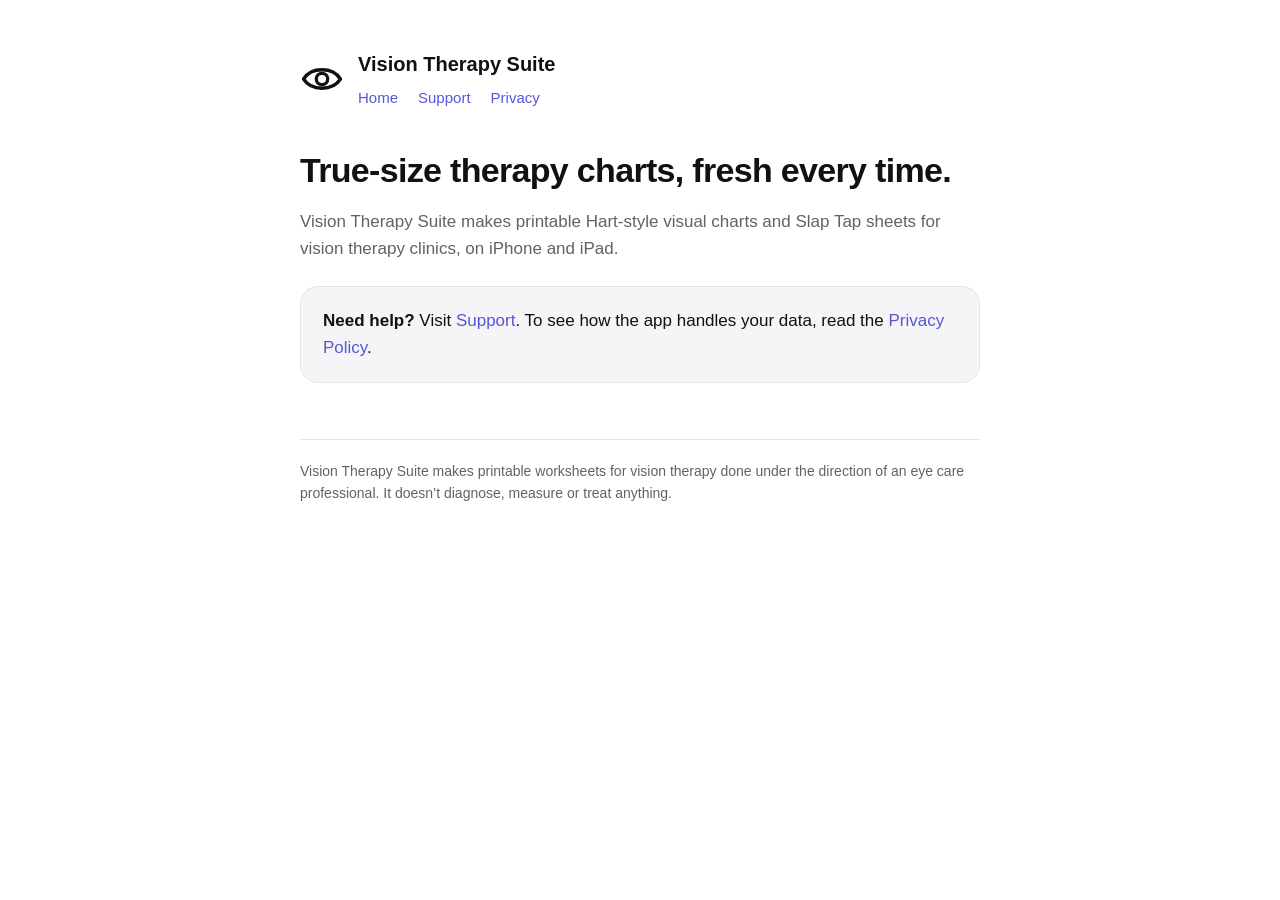
==== index.html @ b73443f0 "Update footer content in index.html Removed copyright notice from footer." ====
<!doctype html>
<html lang="en">
<head>
  <meta charset="utf-8">
  <meta name="viewport" content="width=device-width, initial-scale=1">
  <title>Vision Therapy Suite</title>
  <meta name="description" content="True-size, printable vision therapy charts for iPhone and iPad.">
  <link rel="stylesheet" href="style.css">
</head>
<body>
<main>
  <header>
    <svg viewBox="0 0 100 100" aria-hidden="true"><path d="M8 50 C 26 22, 74 22, 92 50 C 74 78, 26 78, 8 50 Z" fill="none" stroke="currentColor" stroke-width="7.5" stroke-linejoin="round"/><circle cx="50" cy="50" r="13" fill="none" stroke="currentColor" stroke-width="7.5"/></svg>
    <div>
      <div class="name">Vision Therapy Suite</div>
      <nav><a href="./">Home</a><a href="support.html">Support</a><a href="privacy.html">Privacy</a></nav>
    </div>
  </header>
  <h1>True-size therapy charts, fresh every time.</h1>
  <p class="muted">Vision Therapy Suite makes printable Hart-style visual charts and Slap Tap sheets for vision therapy clinics, on iPhone and iPad.</p>
  <div class="card">
    <p><strong>Need help?</strong> Visit <a href="support.html">Support</a>. To see how the app handles your data, read the <a href="privacy.html">Privacy Policy</a>.</p>
  </div>
  <footer>Vision Therapy Suite makes printable worksheets for vision therapy done under the direction of an eye care professional. It doesn’t diagnose, measure or treat anything.</footer>
</main>
</body>
</html>
---- style.css ----
:root {
  --bg: #ffffff;
  --text: #111113;
  --muted: #5f6368;
  --line: #e4e4e7;
  --card: #f5f5f7;
  --accent: #5856d6;
}
@media (prefers-color-scheme: dark) {
  :root {
    --bg: #0b0b0c;
    --text: #f5f5f7;
    --muted: #a1a1aa;
    --line: #26262a;
    --card: #161618;
    --accent: #8e8cf2;
  }
}
* { box-sizing: border-box; }
body {
  margin: 0;
  background: var(--bg);
  color: var(--text);
  font: 17px/1.6 -apple-system, BlinkMacSystemFont, "SF Pro Text", "Segoe UI", Roboto, Helvetica, Arial, sans-serif;
  -webkit-font-smoothing: antialiased;
}
main { max-width: 720px; margin: 0 auto; padding: 48px 20px 72px; }
header { display: flex; align-items: center; gap: 14px; margin-bottom: 40px; }
header svg { width: 44px; height: 44px; flex: none; }
header .name { font-weight: 700; font-size: 20px; }
header .tag { color: var(--muted); font-size: 15px; }
nav { display: flex; gap: 20px; margin-top: 6px; font-size: 15px; }
a { color: var(--accent); text-decoration: none; }
a:hover { text-decoration: underline; }
h1 { font-size: 34px; line-height: 1.2; margin: 0 0 8px; letter-spacing: -0.02em; }
h2 { font-size: 21px; margin: 36px 0 8px; letter-spacing: -0.01em; }
p, li { color: var(--text); }
.muted { color: var(--muted); }
.card { background: var(--card); border: 1px solid var(--line); border-radius: 18px; padding: 20px 22px; margin: 24px 0; }
.card p { margin: 0; }
.email { font-size: 20px; font-weight: 600; }
details { border-top: 1px solid var(--line); padding: 14px 0; }
details:last-of-type { border-bottom: 1px solid var(--line); }
summary { cursor: pointer; font-weight: 600; list-style: none; }
summary::-webkit-details-marker { display: none; }
summary::after { content: "+"; float: right; color: var(--muted); }
details[open] summary::after { content: "–"; }
details p { margin: 10px 0 0; color: var(--muted); }
footer { margin-top: 56px; padding-top: 20px; border-top: 1px solid var(--line); color: var(--muted); font-size: 14px; }
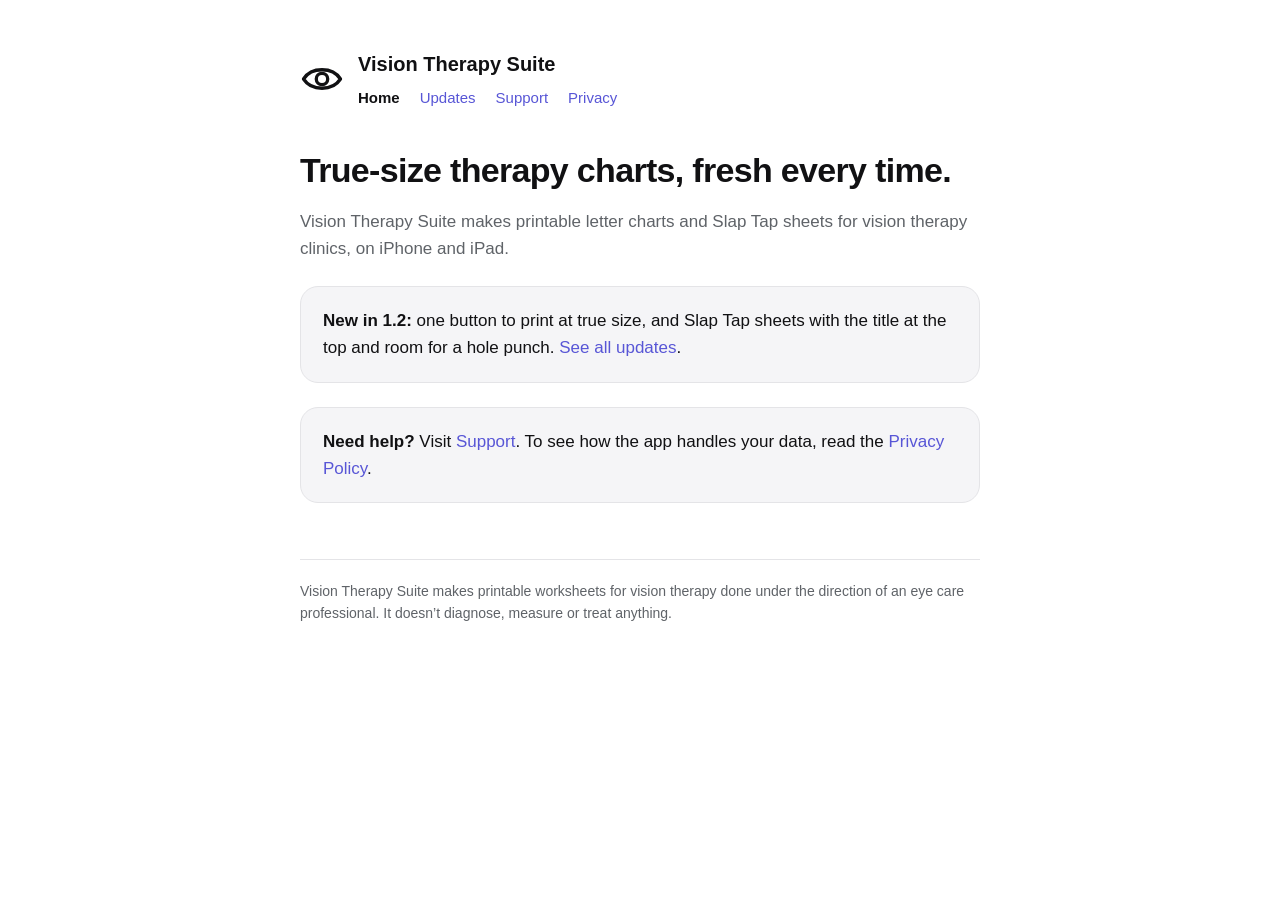
==== commit 0a691969: "Add Updates page and bring site in line with 1.2 New updates.html with release notes for 1.0, 1.1 an" ====
--- a/index.html
+++ b/index.html
@@ -13,11 +13,14 @@
     <svg viewBox="0 0 100 100" aria-hidden="true"><path d="M8 50 C 26 22, 74 22, 92 50 C 74 78, 26 78, 8 50 Z" fill="none" stroke="currentColor" stroke-width="7.5" stroke-linejoin="round"/><circle cx="50" cy="50" r="13" fill="none" stroke="currentColor" stroke-width="7.5"/></svg>
     <div>
       <div class="name">Vision Therapy Suite</div>
-      <nav><a href="./">Home</a><a href="support.html">Support</a><a href="privacy.html">Privacy</a></nav>
+      <nav><a href="./" aria-current="page">Home</a><a href="updates.html">Updates</a><a href="support.html">Support</a><a href="privacy.html">Privacy</a></nav>
     </div>
   </header>
   <h1>True-size therapy charts, fresh every time.</h1>
-  <p class="muted">Vision Therapy Suite makes printable Hart-style visual charts and Slap Tap sheets for vision therapy clinics, on iPhone and iPad.</p>
+  <p class="muted">Vision Therapy Suite makes printable letter charts and Slap Tap sheets for vision therapy clinics, on iPhone and iPad.</p>
+  <div class="card">
+    <p><strong>New in 1.2:</strong> one button to print at true size, and Slap Tap sheets with the title at the top and room for a hole punch. <a href="updates.html">See all updates</a>.</p>
+  </div>
   <div class="card">
     <p><strong>Need help?</strong> Visit <a href="support.html">Support</a>. To see how the app handles your data, read the <a href="privacy.html">Privacy Policy</a>.</p>
   </div>
--- a/style.css
+++ b/style.css
@@ -47,3 +47,11 @@
 details[open] summary::after { content: "–"; }
 details p { margin: 10px 0 0; color: var(--muted); }
 footer { margin-top: 56px; padding-top: 20px; border-top: 1px solid var(--line); color: var(--muted); font-size: 14px; }
+nav a[aria-current="page"] { color: var(--text); font-weight: 600; }
+.release { border-top: 1px solid var(--line); padding-top: 4px; margin-top: 28px; }
+.release-head { display: flex; align-items: center; gap: 10px; margin-top: 24px; }
+.release-head h2 { margin: 0; }
+.release .date { margin: 2px 0 8px; font-size: 15px; }
+.release ul { padding-left: 20px; margin: 8px 0 0; }
+.release li { margin: 6px 0; }
+.badge { font-size: 13px; font-weight: 600; color: var(--accent); background: color-mix(in srgb, var(--accent) 14%, transparent); border-radius: 999px; padding: 3px 10px; }
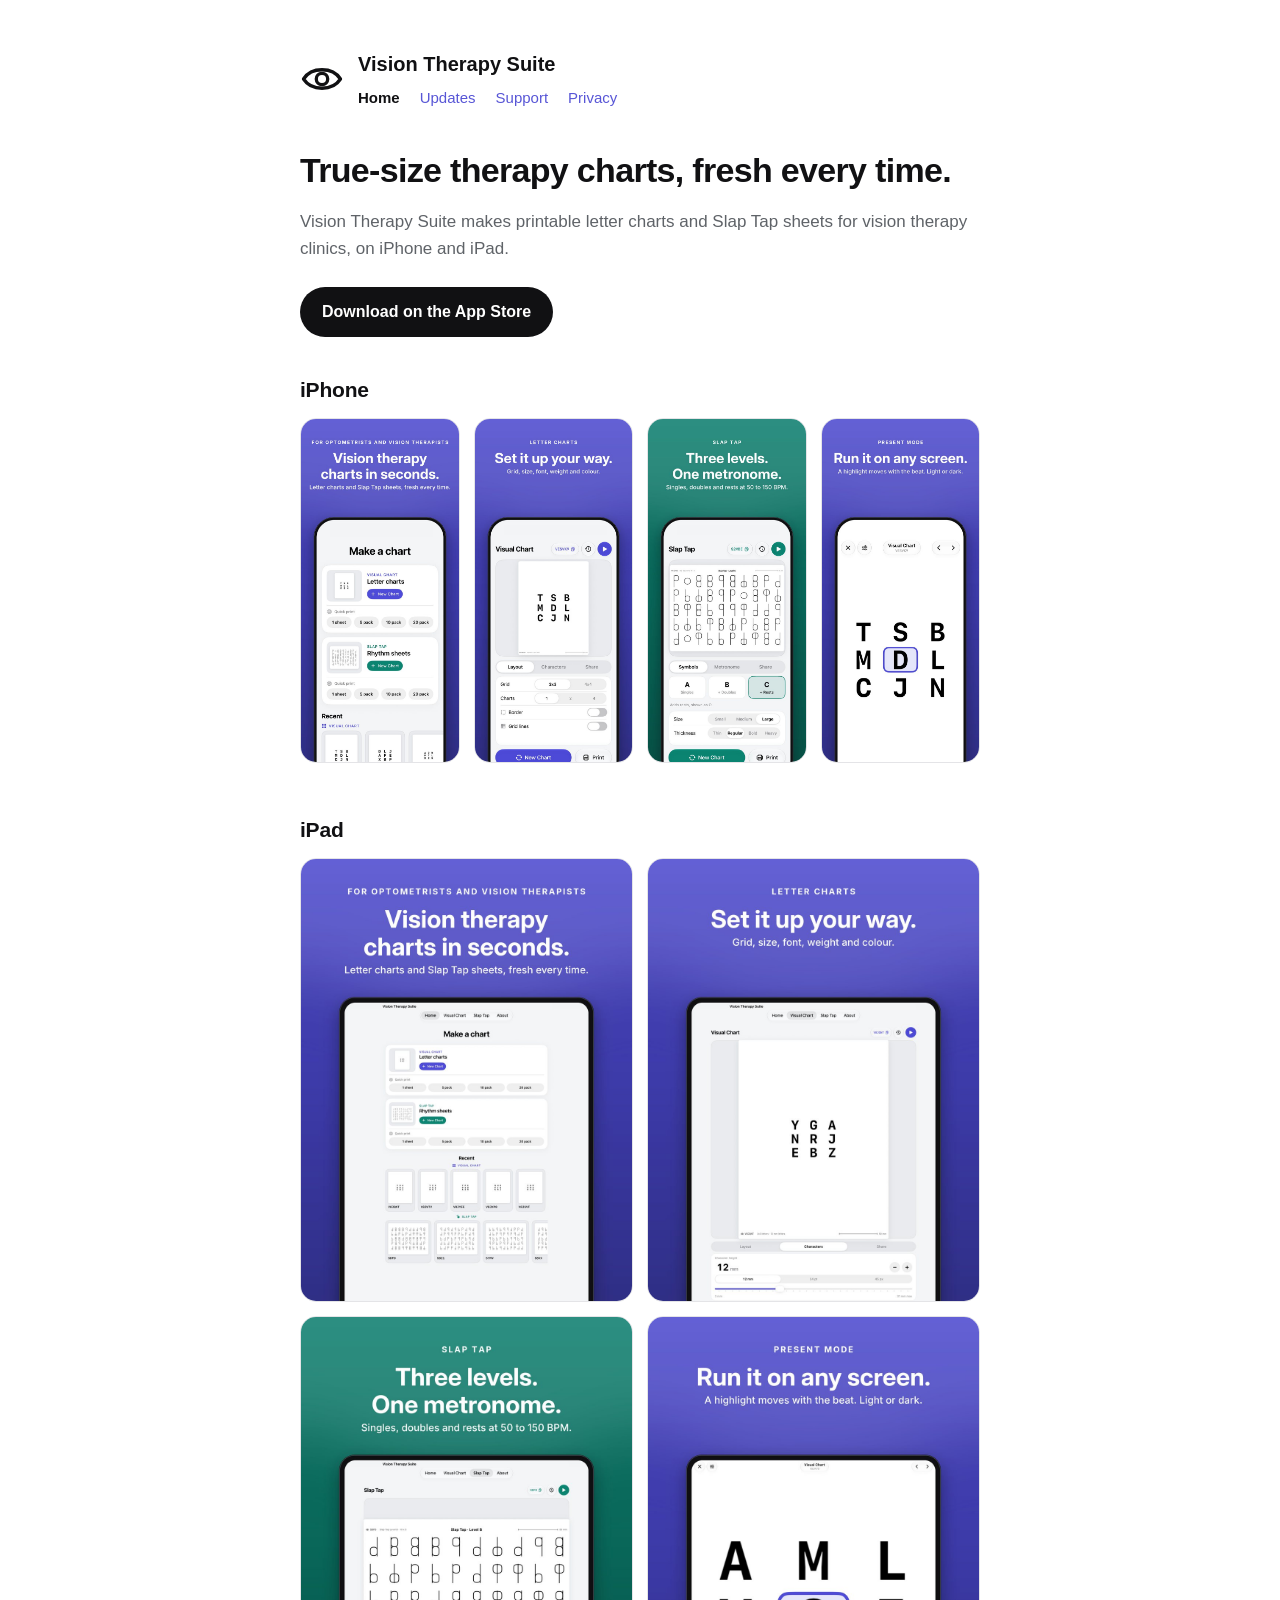
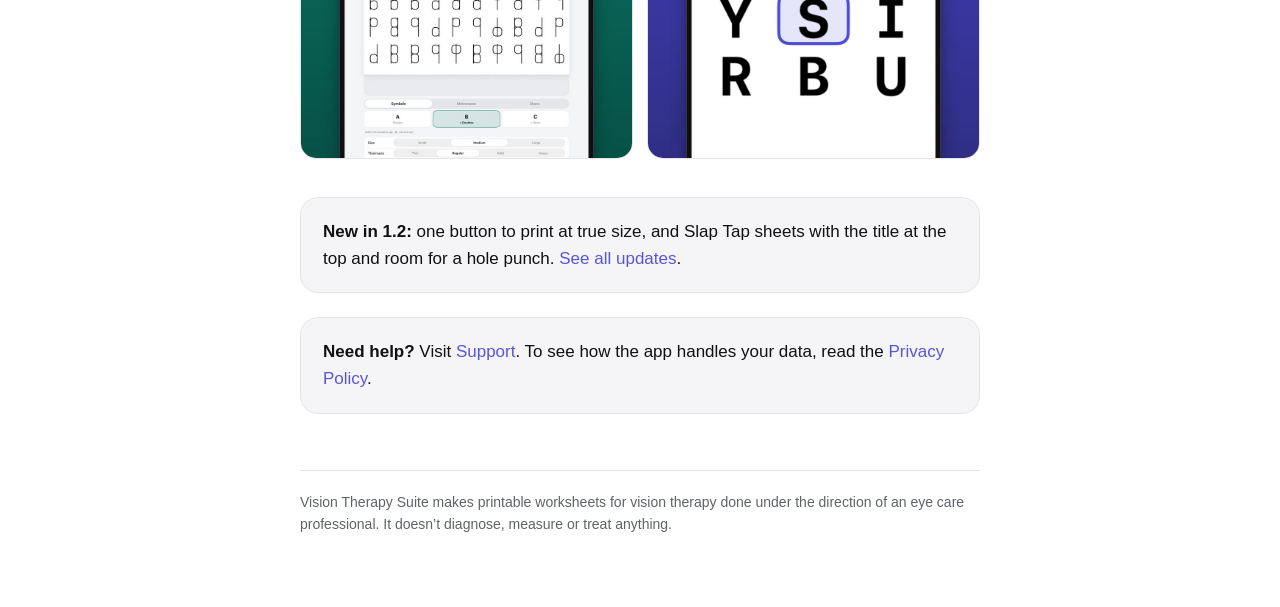
==== commit 1527c30c: "Add app screenshots and App Store link to home page Adds web-sized iPhone and iPad screenshots (Home" ====
--- a/index.html
+++ b/index.html
@@ -18,6 +18,24 @@
   </header>
   <h1>True-size therapy charts, fresh every time.</h1>
   <p class="muted">Vision Therapy Suite makes printable letter charts and Slap Tap sheets for vision therapy clinics, on iPhone and iPad.</p>
+  <p><a class="store" href="https://apps.apple.com/app/id6827551630">Download on the App Store</a></p>
+
+  <h2>iPhone</h2>
+    <div class="shots phone">
+      <img src="screenshots/iphone-1-home.jpg" alt="iPhone: Home screen with Letter charts and Rhythm sheets cards, New Chart buttons and quick print packs." loading="lazy" decoding="async">
+      <img src="screenshots/iphone-2-letter-charts.jpg" alt="iPhone: Visual Chart screen with a 3 by 3 letter chart preview and settings for grid, charts, border and grid lines." loading="lazy" decoding="async">
+      <img src="screenshots/iphone-3-slap-tap.jpg" alt="iPhone: Slap Tap screen with a sheet of b, d, p and q symbols and the three level buttons." loading="lazy" decoding="async">
+      <img src="screenshots/iphone-4-present.jpg" alt="iPhone: Present mode showing a large 3 by 3 letter chart with one letter highlighted." loading="lazy" decoding="async">
+    </div>
+
+  <h2>iPad</h2>
+    <div class="shots tablet">
+      <img src="screenshots/ipad-1-home.jpg" alt="iPad: Home screen with Letter charts and Rhythm sheets cards, New Chart buttons and quick print packs." loading="lazy" decoding="async">
+      <img src="screenshots/ipad-2-letter-charts.jpg" alt="iPad: Visual Chart screen with a 3 by 3 letter chart preview and settings for grid, charts, border and grid lines." loading="lazy" decoding="async">
+      <img src="screenshots/ipad-3-slap-tap.jpg" alt="iPad: Slap Tap screen with a sheet of b, d, p and q symbols and the three level buttons." loading="lazy" decoding="async">
+      <img src="screenshots/ipad-4-present.jpg" alt="iPad: Present mode showing a large 3 by 3 letter chart with one letter highlighted." loading="lazy" decoding="async">
+    </div>
+
   <div class="card">
     <p><strong>New in 1.2:</strong> one button to print at true size, and Slap Tap sheets with the title at the top and room for a hole punch. <a href="updates.html">See all updates</a>.</p>
   </div>
--- a/style.css
+++ b/style.css
@@ -55,3 +55,14 @@
 .release ul { padding-left: 20px; margin: 8px 0 0; }
 .release li { margin: 6px 0; }
 .badge { font-size: 13px; font-weight: 600; color: var(--accent); background: color-mix(in srgb, var(--accent) 14%, transparent); border-radius: 999px; padding: 3px 10px; }
+.store { display: inline-block; background: var(--text); color: var(--bg); font-weight: 600; font-size: 16px; padding: 12px 22px; border-radius: 999px; margin-top: 8px; }
+.store:hover { text-decoration: none; opacity: 0.85; }
+.shots { display: flex; gap: 14px; overflow-x: auto; scroll-snap-type: x mandatory; padding: 4px 2px 14px; margin: 8px -2px 0; -webkit-overflow-scrolling: touch; }
+.shots img { flex: none; scroll-snap-align: start; border-radius: 16px; border: 1px solid var(--line); background: var(--card); height: auto; }
+.shots.phone img { width: 200px; }
+.shots.tablet img { width: 300px; }
+@media (min-width: 760px) {
+  .shots.phone img { width: calc((100% - 42px) / 4); }
+  .shots.tablet img { width: calc((100% - 14px) / 2); }
+  .shots.tablet { flex-wrap: wrap; }
+}
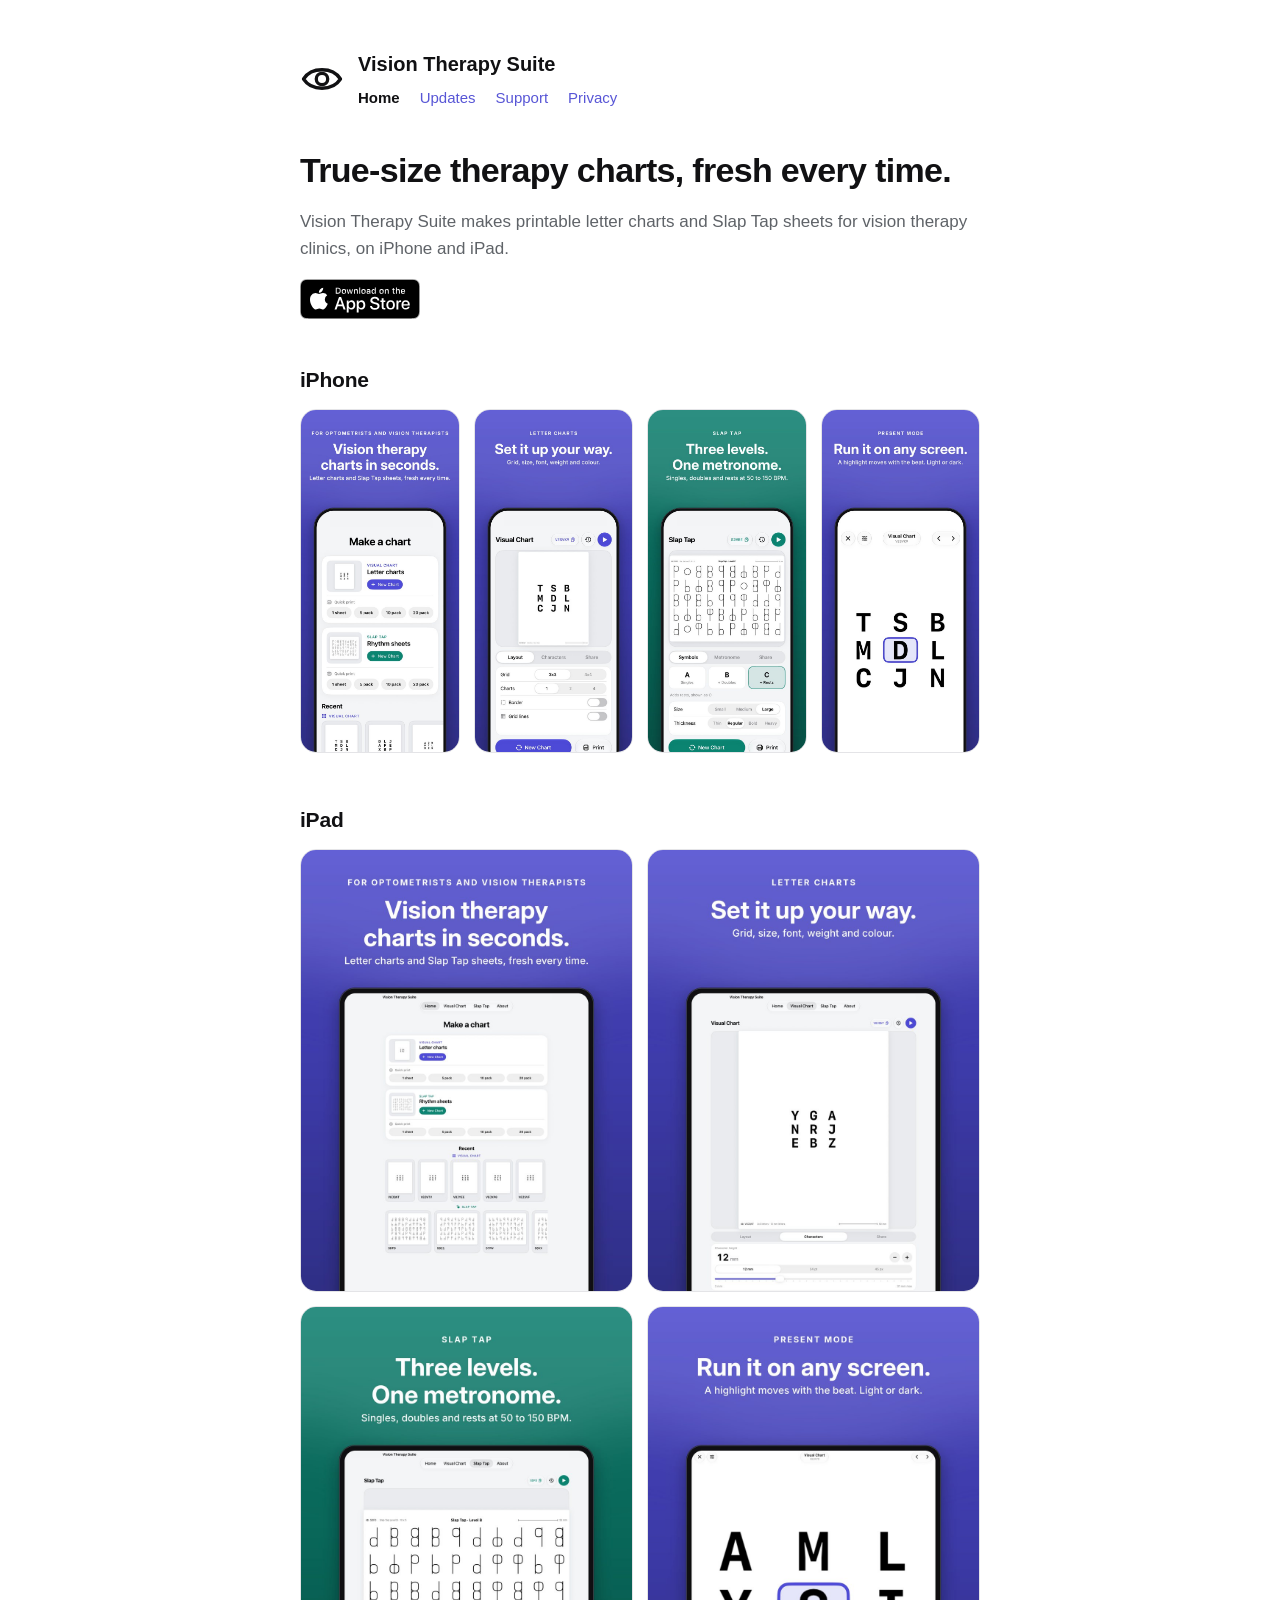
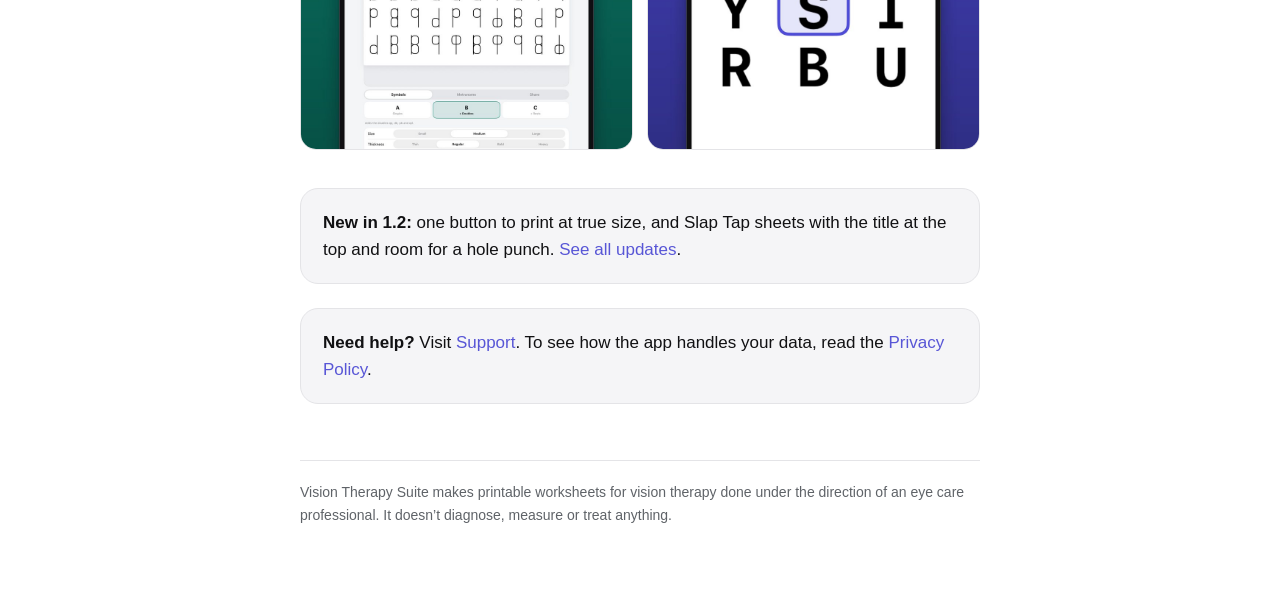
==== commit 437d620e: "Use Apple's official App Store badge Adds Apple's Download on the App Store badge SVG exactly as sup" ====
--- a/index.html
+++ b/index.html
@@ -5,7 +5,7 @@
   <meta name="viewport" content="width=device-width, initial-scale=1">
   <title>Vision Therapy Suite</title>
   <meta name="description" content="True-size, printable vision therapy charts for iPhone and iPad.">
-  <link rel="stylesheet" href="style.css">
+  <link rel="stylesheet" href="style.css?v=4">
 </head>
 <body>
 <main>
@@ -18,7 +18,7 @@
   </header>
   <h1>True-size therapy charts, fresh every time.</h1>
   <p class="muted">Vision Therapy Suite makes printable letter charts and Slap Tap sheets for vision therapy clinics, on iPhone and iPad.</p>
-  <p><a class="store" href="https://apps.apple.com/app/id6827551630">Download on the App Store</a></p>
+  <p class="store-badge"><a href="https://apps.apple.com/app/id6827551630"><img src="Download_on_the_App_Store_Badge_US-UK_RGB_blk_092917.svg" alt="Download on the App Store"></a></p>
 
   <h2>iPhone</h2>
     <div class="shots phone">
--- a/style.css
+++ b/style.css
@@ -17,6 +17,7 @@
   }
 }
 * { box-sizing: border-box; }
+img { display: block; max-width: 100%; height: auto; }
 body {
   margin: 0;
   background: var(--bg);
@@ -55,10 +56,11 @@
 .release ul { padding-left: 20px; margin: 8px 0 0; }
 .release li { margin: 6px 0; }
 .badge { font-size: 13px; font-weight: 600; color: var(--accent); background: color-mix(in srgb, var(--accent) 14%, transparent); border-radius: 999px; padding: 3px 10px; }
-.store { display: inline-block; background: var(--text); color: var(--bg); font-weight: 600; font-size: 16px; padding: 12px 22px; border-radius: 999px; margin-top: 8px; }
-.store:hover { text-decoration: none; opacity: 0.85; }
+.store-badge { margin: 16px 0 8px; }
+.store-badge a { display: inline-block; }
+.store-badge img { max-width: none; }
 .shots { display: flex; gap: 14px; overflow-x: auto; scroll-snap-type: x mandatory; padding: 4px 2px 14px; margin: 8px -2px 0; -webkit-overflow-scrolling: touch; }
-.shots img { flex: none; scroll-snap-align: start; border-radius: 16px; border: 1px solid var(--line); background: var(--card); height: auto; }
+.shots img { flex: 0 0 auto; min-width: 0; scroll-snap-align: start; border-radius: 16px; border: 1px solid var(--line); background: var(--card); height: auto; }
 .shots.phone img { width: 200px; }
 .shots.tablet img { width: 300px; }
 @media (min-width: 760px) {
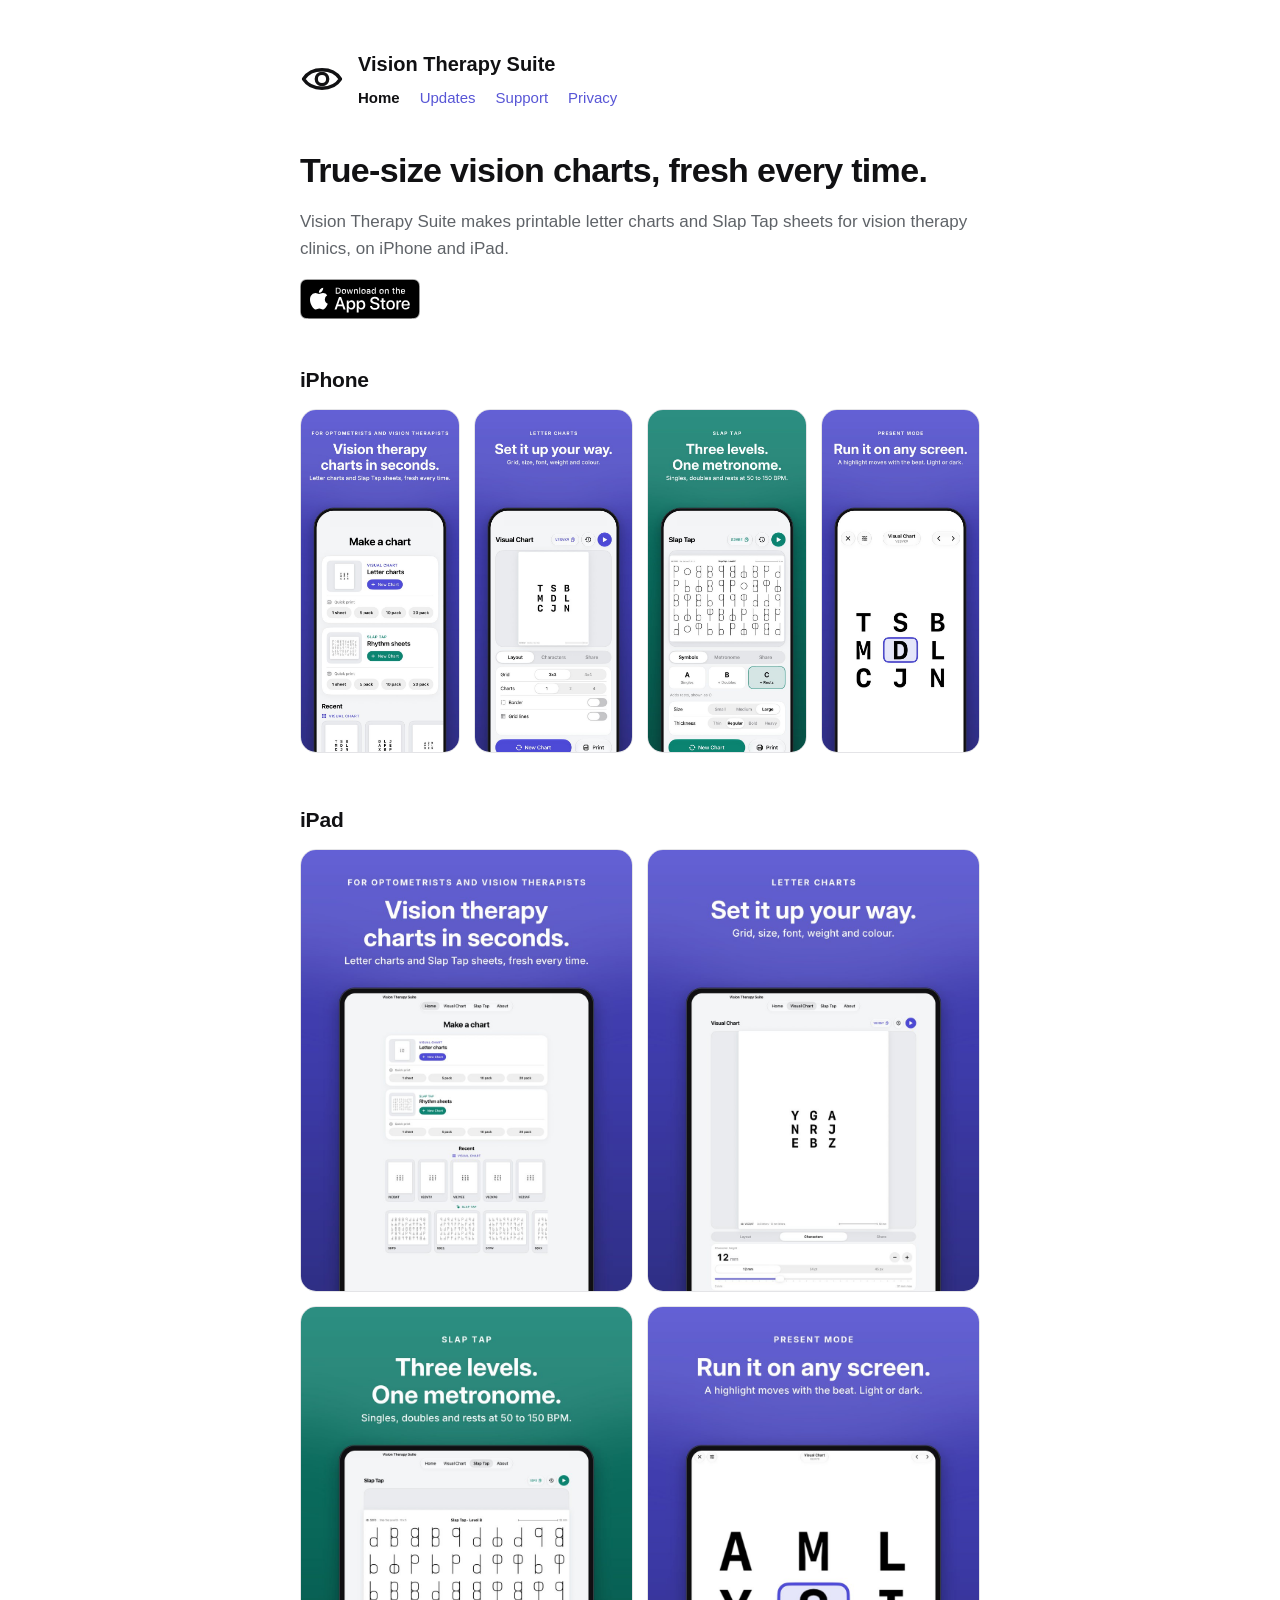
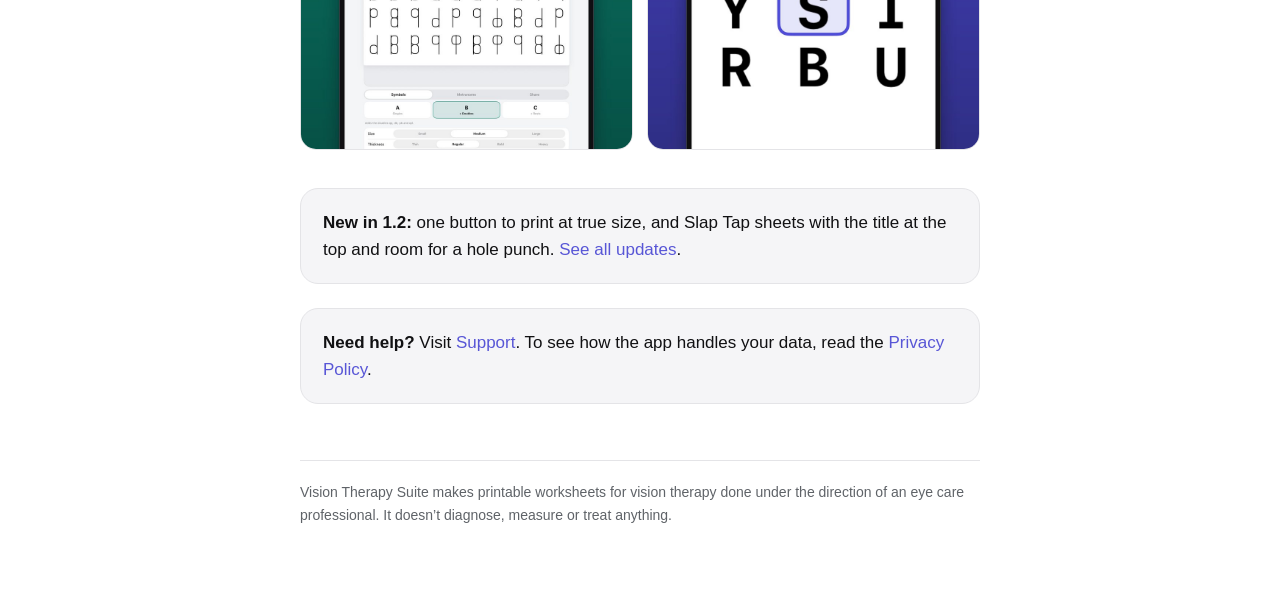
==== commit 9a3d31a6: "Update heading text for vision charts" ====
--- a/index.html
+++ b/index.html
@@ -16,7 +16,7 @@
       <nav><a href="./" aria-current="page">Home</a><a href="updates.html">Updates</a><a href="support.html">Support</a><a href="privacy.html">Privacy</a></nav>
     </div>
   </header>
-  <h1>True-size therapy charts, fresh every time.</h1>
+  <h1>True-size vision charts, fresh every time.</h1>
   <p class="muted">Vision Therapy Suite makes printable letter charts and Slap Tap sheets for vision therapy clinics, on iPhone and iPad.</p>
   <p class="store-badge"><a href="https://apps.apple.com/app/id6827551630"><img src="Download_on_the_App_Store_Badge_US-UK_RGB_blk_092917.svg" alt="Download on the App Store"></a></p>
 
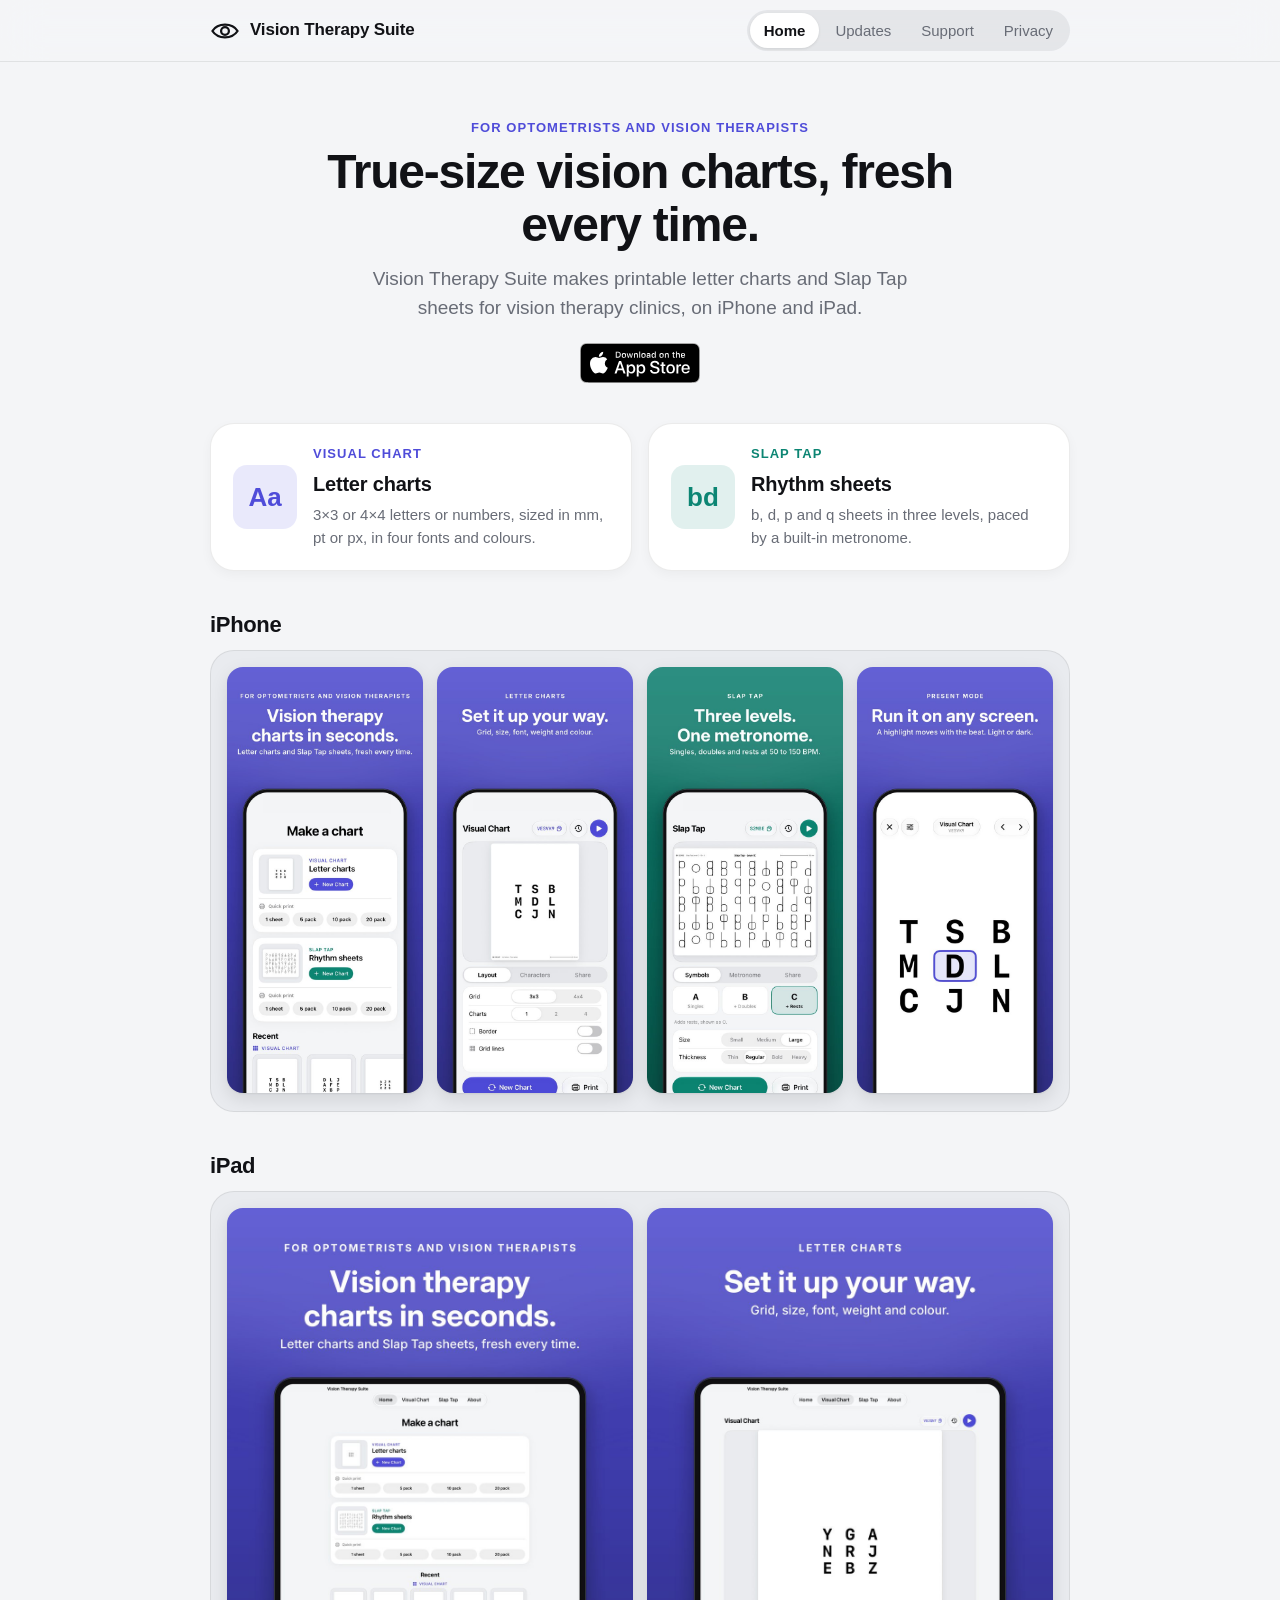
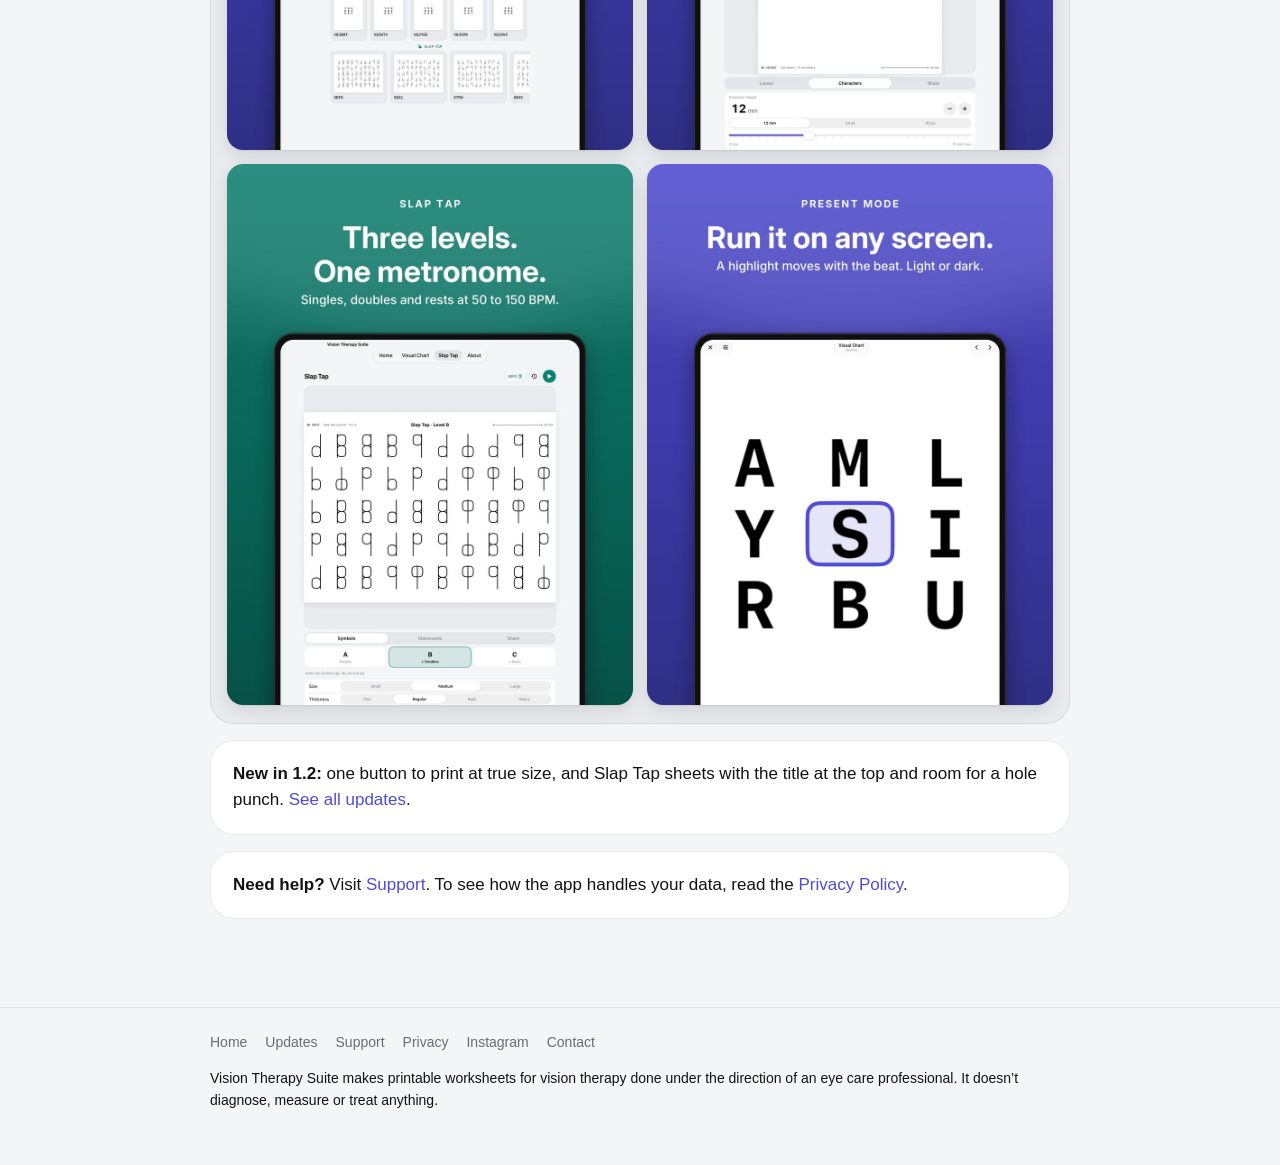
==== commit 49ece8ec: "Restyle site to match the 1.3 app design Cool neutral canvas, white cards with hairlines, the app's " ====
--- a/index.html
+++ b/index.html
@@ -5,36 +5,63 @@
   <meta name="viewport" content="width=device-width, initial-scale=1">
   <title>Vision Therapy Suite</title>
   <meta name="description" content="True-size, printable vision therapy charts for iPhone and iPad.">
-  <link rel="stylesheet" href="style.css?v=4">
+  <meta name="theme-color" content="#f4f5f7" media="(prefers-color-scheme: light)">
+  <meta name="theme-color" content="#0b0c0e" media="(prefers-color-scheme: dark)">
+  <link rel="stylesheet" href="style.css?v=5">
 </head>
 <body>
+<header class="topbar">
+  <div class="topbar-inner">
+    <a class="brand" href="./"><svg viewBox="0 0 100 100" aria-hidden="true"><path d="M8 50 C 26 22, 74 22, 92 50 C 74 78, 26 78, 8 50 Z" fill="none" stroke="currentColor" stroke-width="7.5" stroke-linejoin="round"/><circle cx="50" cy="50" r="13" fill="none" stroke="currentColor" stroke-width="7.5"/></svg><span>Vision Therapy Suite</span></a>
+    <nav class="tabs" aria-label="Site"><a href="./" aria-current="page">Home</a><a href="updates.html">Updates</a><a href="support.html">Support</a><a href="privacy.html">Privacy</a></nav>
+  </div>
+</header>
 <main>
-  <header>
-    <svg viewBox="0 0 100 100" aria-hidden="true"><path d="M8 50 C 26 22, 74 22, 92 50 C 74 78, 26 78, 8 50 Z" fill="none" stroke="currentColor" stroke-width="7.5" stroke-linejoin="round"/><circle cx="50" cy="50" r="13" fill="none" stroke="currentColor" stroke-width="7.5"/></svg>
-    <div>
-      <div class="name">Vision Therapy Suite</div>
-      <nav><a href="./" aria-current="page">Home</a><a href="updates.html">Updates</a><a href="support.html">Support</a><a href="privacy.html">Privacy</a></nav>
+  <section class="hero">
+    <span class="eyebrow">For optometrists and vision therapists</span>
+    <h1>True-size vision charts, fresh every time.</h1>
+    <p class="lead">Vision Therapy Suite makes printable letter charts and Slap Tap sheets for vision therapy clinics, on iPhone and iPad.</p>
+  <p class="store-badge"><a href="https://apps.apple.com/app/id6827551630"><img src="Download_on_the_App_Store_Badge_US-UK_RGB_blk_092917.svg" alt="Download on the App Store"></a></p>
+  </section>
+
+  <section class="tools" aria-label="Tools">
+    <div class="card tool">
+      <div class="tool-mark" aria-hidden="true">Aa</div>
+      <div>
+        <span class="eyebrow">Visual Chart</span>
+        <h3>Letter charts</h3>
+        <p>3×3 or 4×4 letters or numbers, sized in mm, pt or px, in four fonts and colours.</p>
+      </div>
     </div>
-  </header>
-  <h1>True-size vision charts, fresh every time.</h1>
-  <p class="muted">Vision Therapy Suite makes printable letter charts and Slap Tap sheets for vision therapy clinics, on iPhone and iPad.</p>
-  <p class="store-badge"><a href="https://apps.apple.com/app/id6827551630"><img src="Download_on_the_App_Store_Badge_US-UK_RGB_blk_092917.svg" alt="Download on the App Store"></a></p>
+    <div class="card tool slap">
+      <div class="tool-mark" aria-hidden="true">bd</div>
+      <div>
+        <span class="eyebrow">Slap Tap</span>
+        <h3>Rhythm sheets</h3>
+        <p>b, d, p and q sheets in three levels, paced by a built-in metronome.</p>
+      </div>
+    </div>
+  </section>
 
   <h2>iPhone</h2>
+  <div class="stage">
     <div class="shots phone">
       <img src="screenshots/iphone-1-home.jpg" alt="iPhone: Home screen with Letter charts and Rhythm sheets cards, New Chart buttons and quick print packs." loading="lazy" decoding="async">
       <img src="screenshots/iphone-2-letter-charts.jpg" alt="iPhone: Visual Chart screen with a 3 by 3 letter chart preview and settings for grid, charts, border and grid lines." loading="lazy" decoding="async">
       <img src="screenshots/iphone-3-slap-tap.jpg" alt="iPhone: Slap Tap screen with a sheet of b, d, p and q symbols and the three level buttons." loading="lazy" decoding="async">
       <img src="screenshots/iphone-4-present.jpg" alt="iPhone: Present mode showing a large 3 by 3 letter chart with one letter highlighted." loading="lazy" decoding="async">
     </div>
+  </div>
 
   <h2>iPad</h2>
+  <div class="stage">
     <div class="shots tablet">
       <img src="screenshots/ipad-1-home.jpg" alt="iPad: Home screen with Letter charts and Rhythm sheets cards, New Chart buttons and quick print packs." loading="lazy" decoding="async">
       <img src="screenshots/ipad-2-letter-charts.jpg" alt="iPad: Visual Chart screen with a 3 by 3 letter chart preview and settings for grid, charts, border and grid lines." loading="lazy" decoding="async">
       <img src="screenshots/ipad-3-slap-tap.jpg" alt="iPad: Slap Tap screen with a sheet of b, d, p and q symbols and the three level buttons." loading="lazy" decoding="async">
       <img src="screenshots/ipad-4-present.jpg" alt="iPad: Present mode showing a large 3 by 3 letter chart with one letter highlighted." loading="lazy" decoding="async">
     </div>
+  </div>
 
   <div class="card">
     <p><strong>New in 1.2:</strong> one button to print at true size, and Slap Tap sheets with the title at the top and room for a hole punch. <a href="updates.html">See all updates</a>.</p>
@@ -42,7 +69,12 @@
   <div class="card">
     <p><strong>Need help?</strong> Visit <a href="support.html">Support</a>. To see how the app handles your data, read the <a href="privacy.html">Privacy Policy</a>.</p>
   </div>
-  <footer>Vision Therapy Suite makes printable worksheets for vision therapy done under the direction of an eye care professional. It doesn’t diagnose, measure or treat anything.</footer>
 </main>
+<footer>
+  <div class="footer-inner">
+    <nav aria-label="Footer"><a href="./">Home</a><a href="updates.html">Updates</a><a href="support.html">Support</a><a href="privacy.html">Privacy</a><a href="https://www.instagram.com/visiontherapysuite">Instagram</a><a href="mailto:visiontherapysuite@gmail.com">Contact</a></nav>
+    <p>Vision Therapy Suite makes printable worksheets for vision therapy done under the direction of an eye care professional. It doesn’t diagnose, measure or treat anything.</p>
+  </div>
+</footer>
 </body>
 </html>
--- a/style.css
+++ b/style.css
@@ -1,70 +1,182 @@
 :root {
-  --bg: #ffffff;
-  --text: #111113;
-  --muted: #5f6368;
-  --line: #e4e4e7;
-  --card: #f5f5f7;
-  --accent: #5856d6;
+  --canvas: #f4f5f7;
+  --surface: #ffffff;
+  --stage: #e9ebef;
+  --fill: rgba(118, 118, 128, 0.12);
+  --pill: #ffffff;
+  --text: #111216;
+  --muted: #686c76;
+  --line: rgba(0, 0, 0, 0.08);
+  --indigo: #4f4cd9;
+  --teal: #0c8573;
+  --accent: var(--indigo);
+  --bar: rgba(244, 245, 247, 0.72);
+  --shadow: 0 4px 12px rgba(0, 0, 0, 0.04);
+  --radius-card: 24px;
+  --radius-group: 20px;
+  --radius-tile: 14px;
+  color-scheme: light dark;
 }
 @media (prefers-color-scheme: dark) {
   :root {
-    --bg: #0b0b0c;
-    --text: #f5f5f7;
-    --muted: #a1a1aa;
-    --line: #26262a;
-    --card: #161618;
-    --accent: #8e8cf2;
+    --canvas: #0b0c0e;
+    --surface: #18191c;
+    --stage: #121316;
+    --fill: rgba(118, 118, 128, 0.24);
+    --pill: #3c3d42;
+    --text: #f2f3f5;
+    --muted: #9a9ea8;
+    --line: rgba(255, 255, 255, 0.10);
+    --indigo: #7b79f2;
+    --teal: #17977f;
+    --bar: rgba(11, 12, 14, 0.72);
+    --shadow: none;
   }
 }
+
 * { box-sizing: border-box; }
 img { display: block; max-width: 100%; height: auto; }
+html { -webkit-text-size-adjust: 100%; }
 body {
   margin: 0;
-  background: var(--bg);
+  background: var(--canvas);
   color: var(--text);
-  font: 17px/1.6 -apple-system, BlinkMacSystemFont, "SF Pro Text", "Segoe UI", Roboto, Helvetica, Arial, sans-serif;
+  font: 17px/1.55 -apple-system, BlinkMacSystemFont, "SF Pro Text", "Segoe UI", Roboto, Helvetica, Arial, sans-serif;
   -webkit-font-smoothing: antialiased;
 }
-main { max-width: 720px; margin: 0 auto; padding: 48px 20px 72px; }
-header { display: flex; align-items: center; gap: 14px; margin-bottom: 40px; }
-header svg { width: 44px; height: 44px; flex: none; }
-header .name { font-weight: 700; font-size: 20px; }
-header .tag { color: var(--muted); font-size: 15px; }
-nav { display: flex; gap: 20px; margin-top: 6px; font-size: 15px; }
 a { color: var(--accent); text-decoration: none; }
 a:hover { text-decoration: underline; }
-h1 { font-size: 34px; line-height: 1.2; margin: 0 0 8px; letter-spacing: -0.02em; }
-h2 { font-size: 21px; margin: 36px 0 8px; letter-spacing: -0.01em; }
+:focus-visible { outline: 3px solid color-mix(in srgb, var(--accent) 55%, transparent); outline-offset: 2px; border-radius: 8px; }
+
+.topbar {
+  position: sticky; top: 0; z-index: 10;
+  background: var(--bar);
+  -webkit-backdrop-filter: saturate(180%) blur(20px);
+  backdrop-filter: saturate(180%) blur(20px);
+  border-bottom: 1px solid var(--line);
+}
+.topbar-inner {
+  max-width: 900px; margin: 0 auto; padding: 10px 20px;
+  display: flex; align-items: center; justify-content: space-between; gap: 16px; flex-wrap: wrap;
+}
+.brand { display: flex; align-items: center; gap: 10px; color: var(--text); font-weight: 700; font-size: 17px; letter-spacing: -0.01em; }
+.brand:hover { text-decoration: none; }
+.brand svg { width: 30px; height: 30px; flex: none; }
+.tabs { display: flex; gap: 2px; padding: 3px; background: var(--fill); border-radius: 999px; }
+.tabs a {
+  color: var(--muted); font-size: 15px; font-weight: 500;
+  padding: 6px 14px; border-radius: 999px; white-space: nowrap;
+}
+.tabs a:hover { color: var(--text); text-decoration: none; }
+.tabs a[aria-current="page"] { color: var(--text); font-weight: 600; background: var(--pill); box-shadow: 0 1px 3px rgba(0, 0, 0, 0.10); }
+
+main { max-width: 900px; margin: 0 auto; padding: 40px 20px 72px; }
+.narrow { max-width: 720px; margin-left: auto; margin-right: auto; }
+
+h1 { font-size: clamp(32px, 6vw, 48px); line-height: 1.1; margin: 0 0 12px; letter-spacing: -0.025em; font-weight: 700; }
+h2 { font-size: 22px; line-height: 1.25; margin: 40px 0 12px; letter-spacing: -0.015em; font-weight: 700; }
+h3 { font-size: 20px; line-height: 1.25; margin: 2px 0 6px; letter-spacing: -0.01em; font-weight: 600; }
 p, li { color: var(--text); }
 .muted { color: var(--muted); }
-.card { background: var(--card); border: 1px solid var(--line); border-radius: 18px; padding: 20px 22px; margin: 24px 0; }
+.lead { font-size: 19px; color: var(--muted); margin: 0 auto 20px; max-width: 560px; }
+
+.eyebrow {
+  display: block; margin: 0 0 8px;
+  font-size: 13px; font-weight: 600; letter-spacing: 0.08em; text-transform: uppercase;
+  color: var(--accent);
+}
+
+.hero { text-align: center; padding: 16px 0 8px; }
+.hero h1 { max-width: 640px; margin-left: auto; margin-right: auto; }
+.page-title { margin-bottom: 8px; }
+.page-title h1 { font-size: clamp(30px, 5vw, 40px); }
+.page-title p { margin: 0; }
+
+.card {
+  background: var(--surface); border: 1px solid var(--line); border-radius: var(--radius-card);
+  padding: 20px 22px; margin: 16px 0;
+}
 .card p { margin: 0; }
-.email { font-size: 20px; font-weight: 600; }
-details { border-top: 1px solid var(--line); padding: 14px 0; }
-details:last-of-type { border-bottom: 1px solid var(--line); }
-summary { cursor: pointer; font-weight: 600; list-style: none; }
-summary::-webkit-details-marker { display: none; }
-summary::after { content: "+"; float: right; color: var(--muted); }
-details[open] summary::after { content: "–"; }
-details p { margin: 10px 0 0; color: var(--muted); }
-footer { margin-top: 56px; padding-top: 20px; border-top: 1px solid var(--line); color: var(--muted); font-size: 14px; }
-nav a[aria-current="page"] { color: var(--text); font-weight: 600; }
-.release { border-top: 1px solid var(--line); padding-top: 4px; margin-top: 28px; }
-.release-head { display: flex; align-items: center; gap: 10px; margin-top: 24px; }
-.release-head h2 { margin: 0; }
-.release .date { margin: 2px 0 8px; font-size: 15px; }
-.release ul { padding-left: 20px; margin: 8px 0 0; }
-.release li { margin: 6px 0; }
-.badge { font-size: 13px; font-weight: 600; color: var(--accent); background: color-mix(in srgb, var(--accent) 14%, transparent); border-radius: 999px; padding: 3px 10px; }
-.store-badge { margin: 16px 0 8px; }
+.card p + p { margin-top: 8px; }
+
+.tools { display: grid; gap: 16px; margin: 32px 0 8px; }
+@media (min-width: 720px) { .tools { grid-template-columns: 1fr 1fr; } }
+.tool { margin: 0; box-shadow: var(--shadow); display: flex; gap: 16px; align-items: center; }
+.tool p { color: var(--muted); font-size: 15px; }
+.tool-mark {
+  flex: none; width: 64px; height: 64px; border-radius: var(--radius-tile);
+  display: grid; place-items: center; font-size: 26px; font-weight: 700;
+  color: var(--accent); background: color-mix(in srgb, var(--accent) 12%, transparent);
+}
+.tool.slap { --accent: var(--teal); }
+
+.stage {
+  background: var(--stage); border: 1px solid var(--line); border-radius: var(--radius-card);
+  padding: 16px; margin: 0 0 8px;
+}
+.shots { display: flex; gap: 14px; overflow-x: auto; scroll-snap-type: x mandatory; -webkit-overflow-scrolling: touch; padding-bottom: 2px; }
+.shots img { flex: 0 0 auto; min-width: 0; scroll-snap-align: start; border-radius: 16px; background: var(--surface); box-shadow: 0 6px 18px rgba(0, 0, 0, 0.10), 0 1px 2px rgba(0, 0, 0, 0.06); }
+.shots.phone img { width: 190px; }
+.shots.tablet img { width: 290px; }
+@media (min-width: 760px) {
+  .shots { overflow: visible; }
+  .shots.phone img { width: calc((100% - 42px) / 4); }
+  .shots.tablet { flex-wrap: wrap; }
+  .shots.tablet img { width: calc((100% - 14px) / 2); }
+}
+
+.store-badge { margin: 8px 0 0; display: flex; justify-content: center; }
 .store-badge a { display: inline-block; }
 .store-badge img { max-width: none; }
-.shots { display: flex; gap: 14px; overflow-x: auto; scroll-snap-type: x mandatory; padding: 4px 2px 14px; margin: 8px -2px 0; -webkit-overflow-scrolling: touch; }
-.shots img { flex: 0 0 auto; min-width: 0; scroll-snap-align: start; border-radius: 16px; border: 1px solid var(--line); background: var(--card); height: auto; }
-.shots.phone img { width: 200px; }
-.shots.tablet img { width: 300px; }
-@media (min-width: 760px) {
-  .shots.phone img { width: calc((100% - 42px) / 4); }
-  .shots.tablet img { width: calc((100% - 14px) / 2); }
-  .shots.tablet { flex-wrap: wrap; }
+
+.group {
+  background: var(--surface); border: 1px solid var(--line); border-radius: var(--radius-group);
+  padding: 0 20px; margin: 12px 0;
 }
+.group details { border-top: 1px solid var(--line); padding: 14px 0; }
+.group details:first-child { border-top: 0; }
+summary { cursor: pointer; font-weight: 600; list-style: none; display: flex; justify-content: space-between; gap: 16px; }
+summary::-webkit-details-marker { display: none; }
+summary::after {
+  content: "+"; flex: none; width: 26px; height: 26px; border-radius: 999px;
+  display: grid; place-items: center; font-weight: 600; line-height: 1;
+  color: var(--muted); background: var(--fill);
+}
+details[open] summary::after { content: "–"; }
+details p { margin: 8px 0 2px; color: var(--muted); }
+
+.contact { display: flex; align-items: center; justify-content: space-between; gap: 16px; flex-wrap: wrap; }
+.button {
+  display: inline-block; padding: 10px 20px; border-radius: 999px;
+  background: var(--accent); color: #fff; font-weight: 600; font-size: 16px;
+}
+.button:hover { text-decoration: none; opacity: 0.9; }
+.email { font-size: 18px; font-weight: 600; }
+
+.prose h2 { font-size: 20px; margin-top: 32px; }
+.prose ul { padding-left: 22px; }
+.prose li { margin: 6px 0; }
+
+.release { margin: 16px 0; }
+.release-head { display: flex; align-items: center; gap: 10px; flex-wrap: wrap; }
+.release-head h2 { margin: 0; font-size: 22px; }
+.release .date { margin: 2px 0 0; font-size: 15px; }
+.release ul { padding-left: 20px; margin: 12px 0 0; }
+.release li { margin: 6px 0; }
+.badge {
+  font-size: 13px; font-weight: 600; color: var(--accent);
+  background: color-mix(in srgb, var(--accent) 14%, transparent);
+  border-radius: 999px; padding: 3px 10px;
+}
+.badge.soon { color: var(--teal); background: color-mix(in srgb, var(--teal) 14%, transparent); }
+
+footer { border-top: 1px solid var(--line); }
+.footer-inner { max-width: 900px; margin: 0 auto; padding: 24px 20px 40px; color: var(--muted); font-size: 14px; }
+.footer-inner nav { display: flex; gap: 18px; flex-wrap: wrap; margin-bottom: 10px; }
+.footer-inner nav a { color: var(--muted); }
+
+@media (max-width: 520px) {
+  .topbar-inner { justify-content: center; }
+  .tabs a { padding: 6px 11px; font-size: 14px; }
+  .tool { align-items: flex-start; }
+}
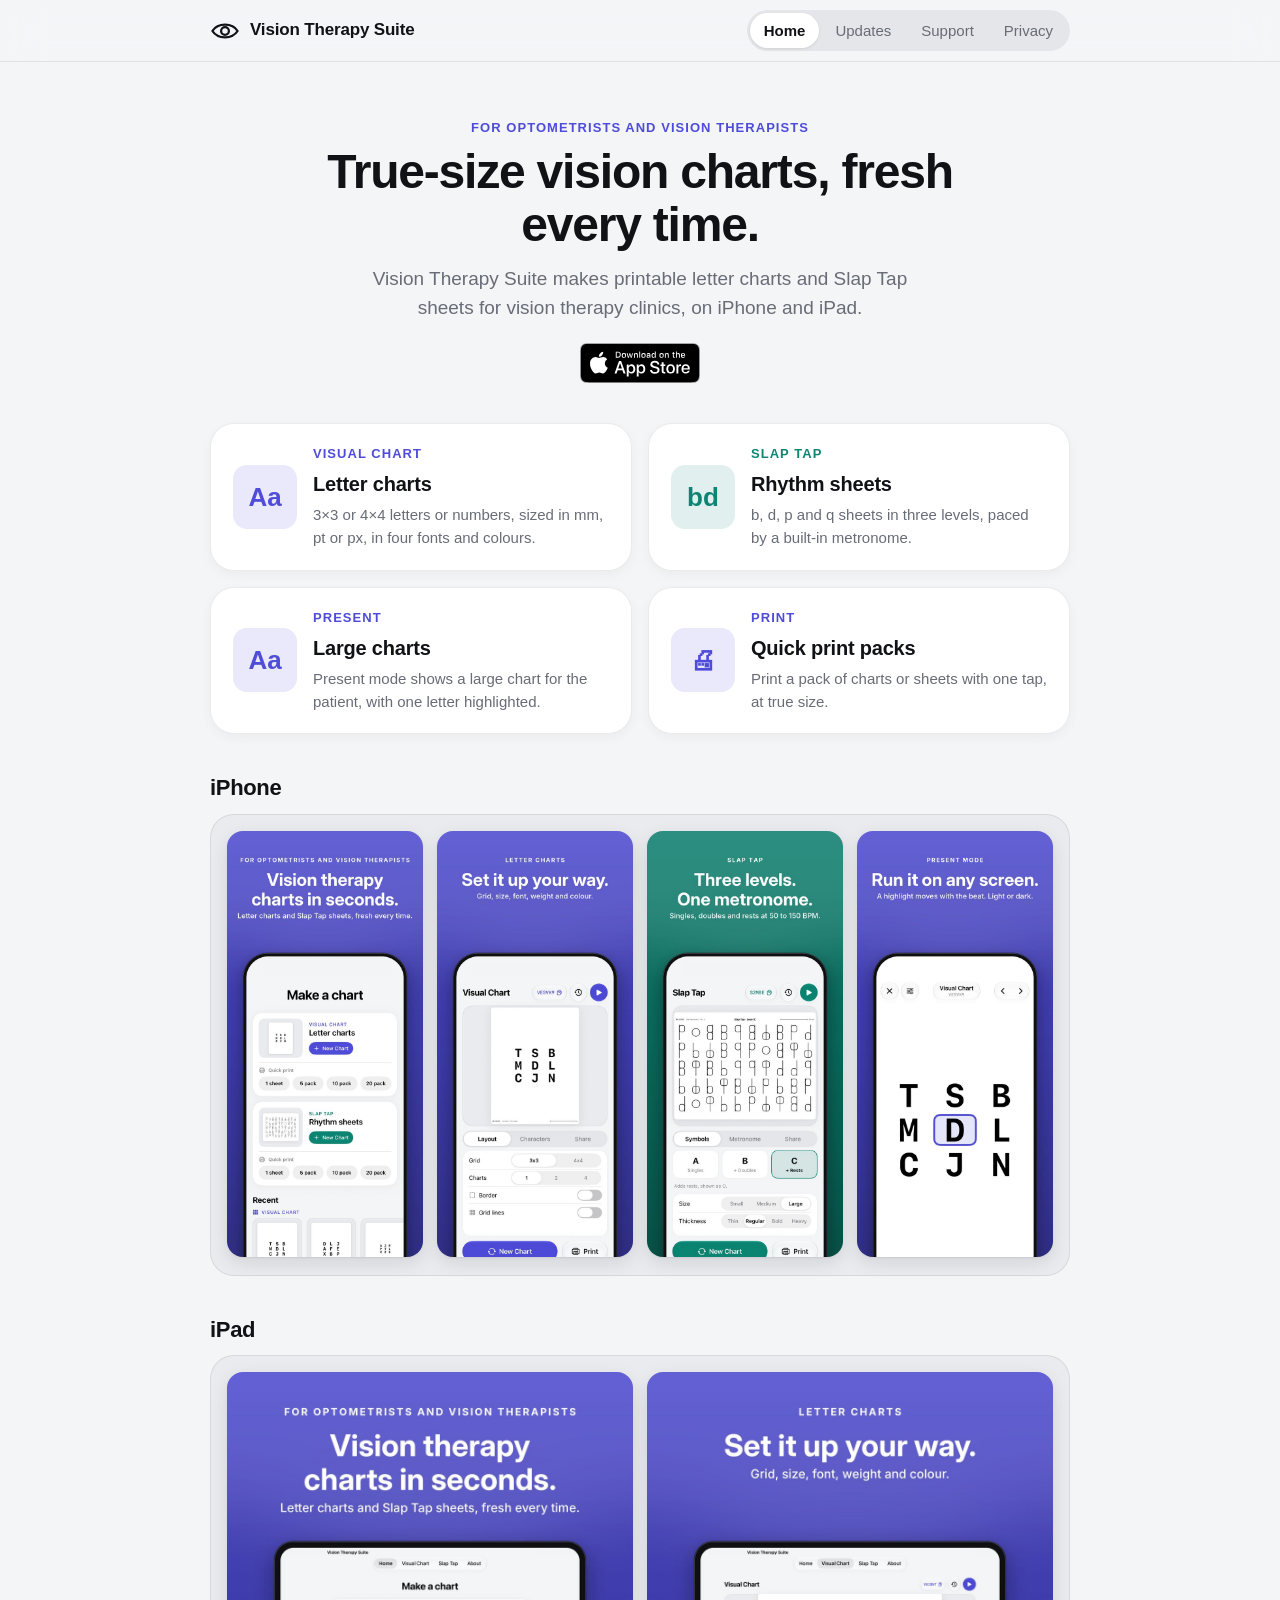
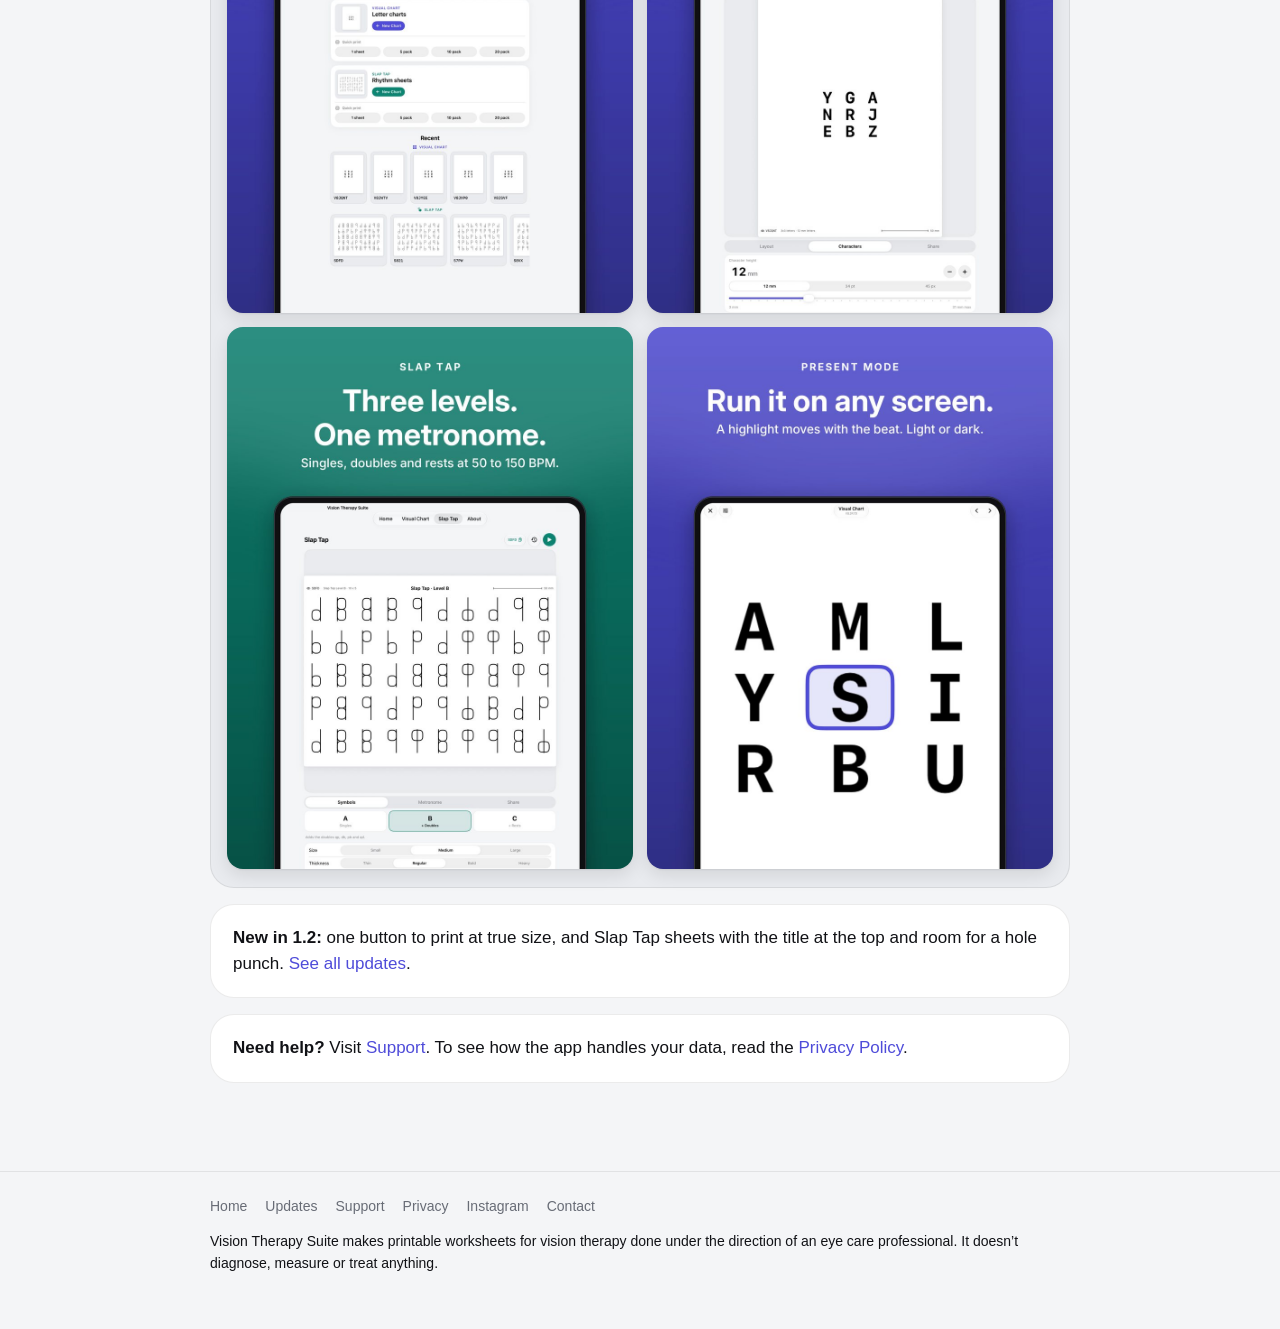
==== commit 3f7607c8: "Add files via upload" ====
--- a/index.html
+++ b/index.html
@@ -41,6 +41,21 @@
         <p>b, d, p and q sheets in three levels, paced by a built-in metronome.</p>
       </div>
     </div>
+    <div class="card tool present">
+      <div class="tool-mark" aria-hidden="true">Aa</div>
+      <div>
+        <span class="eyebrow">Present</span>
+        <h3>Large charts</h3>
+        <p>Present mode shows a large chart for the patient, with one letter highlighted.</p>
+      </div>
+    </div>
+    <div class="card tool print">
+      <div class="tool-mark" aria-hidden="true">🖨</div>
+      <div>
+        <span class="eyebrow">Print</span>
+        <h3>Quick print packs</h3>
+        <p>Print a pack of charts or sheets with one tap, at true size.</p>
+      </div>
   </section>
 
   <h2>iPhone</h2>
